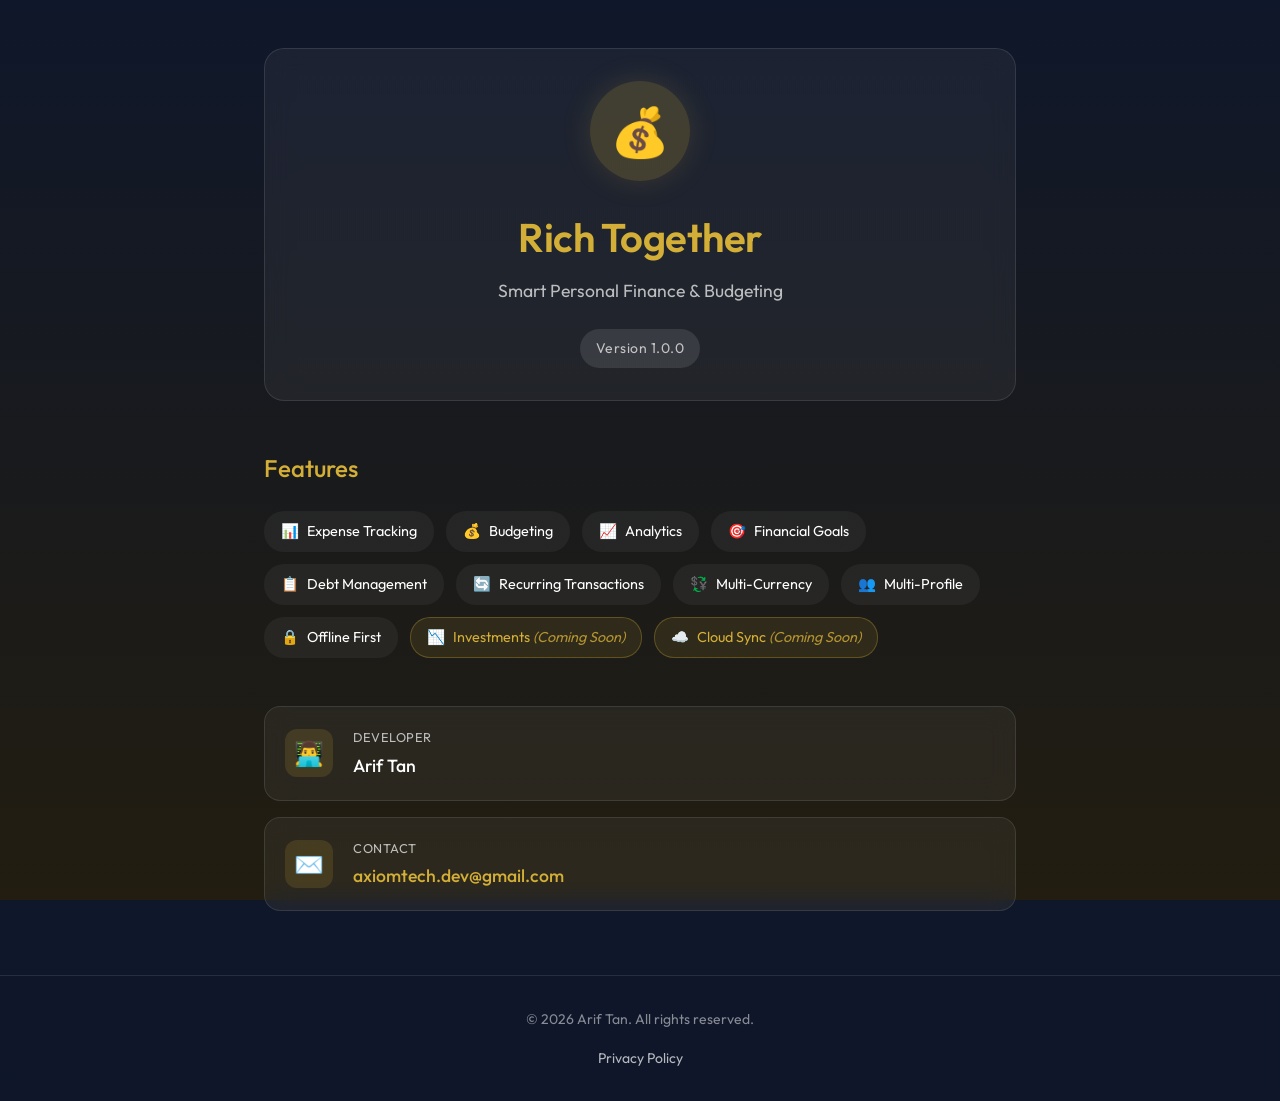
==== index.html @ ca15f950 "add privacy policy" ====
<!DOCTYPE html>
<html lang="en">
<head>
    <meta charset="UTF-8">
    <meta name="viewport" content="width=device-width, initial-scale=1.0">
    <title>Rich Together - Smart Personal Finance</title>
    <meta name="description" content="Rich Together is your ultimate companion for smart personal finance, budgeting, and expense tracking.">
    <link rel="preconnect" href="https://fonts.googleapis.com">
    <link rel="preconnect" href="https://fonts.gstatic.com" crossorigin>
    <link href="https://fonts.googleapis.com/css2?family=Outfit:wght@300;400;500;600;700&display=swap" rel="stylesheet">
    <link rel="stylesheet" href="style.css">
</head>
<body>
    <div class="background-gradient"></div>

    <main class="container">
        <!-- Hero Section -->
        <section class="hero glass-panel">
            <div class="logo-container">
                <span class="logo-emoji">💰</span>
            </div>
            <h1 class="app-title">Rich Together</h1>
            <p class="tagline">Smart Personal Finance & Budgeting</p>
            <div class="version-badge">Version 1.0.0</div>
        </section>

        <!-- Features Section -->
        <section class="features">
            <h2 class="section-title">Features</h2>
            <div class="features-grid">
                <div class="feature-chip">
                    <span class="emoji">📊</span>
                    <span class="text">Expense Tracking</span>
                </div>
                <div class="feature-chip">
                    <span class="emoji">💰</span>
                    <span class="text">Budgeting</span>
                </div>
                <div class="feature-chip">
                    <span class="emoji">📈</span>
                    <span class="text">Analytics</span>
                </div>
                <div class="feature-chip">
                    <span class="emoji">🎯</span>
                    <span class="text">Financial Goals</span>
                </div>
                <div class="feature-chip">
                    <span class="emoji">📋</span>
                    <span class="text">Debt Management</span>
                </div>
                <div class="feature-chip">
                    <span class="emoji">🔄</span>
                    <span class="text">Recurring Transactions</span>
                </div>
                <div class="feature-chip">
                    <span class="emoji">💱</span>
                    <span class="text">Multi-Currency</span>
                </div>
                <div class="feature-chip">
                    <span class="emoji">👥</span>
                    <span class="text">Multi-Profile</span>
                </div>
                <div class="feature-chip">
                    <span class="emoji">🔒</span>
                    <span class="text">Offline First</span>
                </div>
                
                <!-- Coming Soon -->
                <div class="feature-chip coming-soon">
                    <span class="emoji">📉</span>
                    <span class="text">Investments <i>(Coming Soon)</i></span>
                </div>
                <div class="feature-chip coming-soon">
                    <span class="emoji">☁️</span>
                    <span class="text">Cloud Sync <i>(Coming Soon)</i></span>
                </div>
            </div>
        </section>

        <!-- Developer Info -->
        <section class="developer-info">
            <div class="info-card glass-panel">
                <div class="info-icon">👨‍💻</div>
                <div class="info-content">
                    <span class="info-label">Developer</span>
                    <span class="info-value">Arif Tan</span>
                </div>
            </div>
            <div class="info-card glass-panel">
                <div class="info-icon">✉️</div>
                <div class="info-content">
                    <span class="info-label">Contact</span>
                    <a href="mailto:axiomtech.dev@gmail.com" class="info-value link">axiomtech.dev@gmail.com</a>
                </div>
            </div>
        </section>
    </main>

    <footer>
        <p class="copyright">&copy; <span id="year"></span> Arif Tan. All rights reserved.</p>
        <div class="footer-links">
            <a href="privacy-policy.html">Privacy Policy</a>
        </div>
    </footer>

    <script>
        document.getElementById('year').textContent = new Date().getFullYear();
    </script>
</body>
</html>
---- style.css ----
:root {
    /* App Colors from theme/colors.dart */
    --primary-gold: #D4AF37;
    --primary-gold-accent: #EEB42B;
    --deep-blue: #1F3B61;
    
    /* Dark Theme Colors */
    --bg-dark-start: #0F172A;
    --bg-dark-end: #221D10;
    --surface: #1E293B;
    
    /* Text Colors */
    --text-primary: #FFFFFF;
    --text-secondary: rgba(255, 255, 255, 0.7);
    --text-tertiary: rgba(255, 255, 255, 0.5);
    
    /* Glass / Overlay */
    --glass-border: rgba(255, 255, 255, 0.1);
    --glass-bg: rgba(255, 255, 255, 0.05);
    --glass-bg-hover: rgba(255, 255, 255, 0.08);
}

* {
    margin: 0;
    padding: 0;
    box-sizing: border-box;
}

body {
    font-family: 'Outfit', -apple-system, BlinkMacSystemFont, "Segoe UI", Roboto, Helvetica, Arial, sans-serif;
    color: var(--text-primary);
    background-color: var(--bg-dark-start);
    min-height: 100vh;
    display: flex;
    flex-direction: column;
    overflow-x: hidden;
    line-height: 1.6;
}

/* Background Gradient spanning full viewport */
.background-gradient {
    position: fixed;
    top: 0;
    left: 0;
    right: 0;
    bottom: 0;
    background: linear-gradient(to bottom, var(--bg-dark-start), var(--bg-dark-end));
    z-index: -1;
}

.container {
    max-width: 800px;
    margin: 0 auto;
    padding: 2rem 1.5rem;
    flex: 1;
    display: flex;
    flex-direction: column;
    gap: 3rem;
}

/* Glassmorphism Utilities */
.glass-panel {
    background: var(--glass-bg);
    backdrop-filter: blur(12px);
    -webkit-backdrop-filter: blur(12px);
    border: 1px solid var(--glass-border);
    border-radius: 20px;
    padding: 2rem;
    transition: transform 0.3s ease, background 0.3s ease, box-shadow 0.3s ease;
}

/* Hero Section */
.hero {
    display: flex;
    flex-direction: column;
    align-items: center;
    text-align: center;
    margin-top: 1rem;
}

.logo-container {
    width: 100px;
    height: 100px;
    background-color: rgba(212, 175, 55, 0.2); /* primaryGold 20% */
    border-radius: 50%;
    display: flex;
    align-items: center;
    justify-content: center;
    margin-bottom: 1.5rem;
    box-shadow: 0 0 30px rgba(212, 175, 55, 0.15);
    animation: float 6s ease-in-out infinite;
}

@keyframes float {
    0% { transform: translateY(0px); }
    50% { transform: translateY(-10px); }
    100% { transform: translateY(0px); }
}

.logo-emoji {
    font-size: 3rem;
}

.app-title {
    color: var(--primary-gold);
    font-size: 2.5rem;
    font-weight: 600;
    margin-bottom: 0.5rem;
    letter-spacing: -0.5px;
}

.tagline {
    color: var(--text-secondary);
    font-size: 1.1rem;
    margin-bottom: 1.5rem;
}

.version-badge {
    background: rgba(255, 255, 255, 0.1);
    padding: 0.5rem 1rem;
    border-radius: 20px;
    font-size: 0.875rem;
    color: var(--text-secondary);
    letter-spacing: 0.5px;
}

/* Features Section */
.features {
    display: flex;
    flex-direction: column;
    gap: 1.5rem;
}

.section-title {
    color: var(--primary-gold);
    font-size: 1.5rem;
    font-weight: 500;
}

.features-grid {
    display: flex;
    flex-wrap: wrap;
    gap: 0.75rem;
}

.feature-chip {
    background: var(--glass-bg);
    border: 1px solid transparent;
    padding: 0.5rem 1rem;
    border-radius: 20px;
    display: flex;
    align-items: center;
    gap: 0.5rem;
    font-size: 0.9rem;
    color: var(--text-primary);
    transition: all 0.2s ease;
    cursor: default;
}

.feature-chip:hover {
    background: var(--glass-bg-hover);
    transform: translateY(-2px);
    box-shadow: 0 4px 12px rgba(0,0,0,0.1);
}

.feature-chip.coming-soon {
    background: rgba(212, 175, 55, 0.1);
    border: 1px solid rgba(212, 175, 55, 0.3);
    color: var(--primary-gold);
}

.feature-chip.coming-soon i {
    opacity: 0.8;
}

/* Developer Info */
.developer-info {
    display: flex;
    flex-direction: column;
    gap: 1rem;
}

.info-card {
    display: flex;
    align-items: center;
    gap: 1.25rem;
    padding: 1.25rem;
    border-radius: 16px;
    transition: transform 0.2s ease, background 0.2s ease;
}

.info-card:hover {
    background: var(--glass-bg-hover);
    transform: translateY(-2px);
}

.info-icon {
    font-size: 1.5rem;
    background: rgba(212, 175, 55, 0.15);
    width: 48px;
    height: 48px;
    display: flex;
    align-items: center;
    justify-content: center;
    border-radius: 12px;
}

.info-content {
    display: flex;
    flex-direction: column;
}

.info-label {
    color: var(--text-secondary);
    font-size: 0.8rem;
    text-transform: uppercase;
    letter-spacing: 0.5px;
    margin-bottom: 0.25rem;
}

.info-value {
    color: var(--text-primary);
    font-size: 1.1rem;
    font-weight: 500;
}

.info-value.link {
    color: var(--primary-gold);
    text-decoration: none;
    transition: color 0.2s ease;
}

.info-value.link:hover {
    color: var(--primary-gold-accent);
}

/* Footer */
footer {
    padding: 2rem;
    text-align: center;
    border-top: 1px solid var(--glass-border);
    margin-top: 2rem;
    background: rgba(15, 23, 42, 0.8);
    backdrop-filter: blur(8px);
}

.copyright {
    color: var(--text-tertiary);
    font-size: 0.875rem;
    margin-bottom: 1rem;
}

.footer-links {
    display: flex;
    justify-content: center;
    gap: 1.5rem;
}

.footer-links a {
    color: var(--text-secondary);
    text-decoration: none;
    font-size: 0.875rem;
    transition: color 0.2s ease;
}

.footer-links a:hover {
    color: var(--primary-gold);
}

/* Privacy Policy Pages specific */
.policy-content {
    background: var(--glass-bg);
    backdrop-filter: blur(12px);
    -webkit-backdrop-filter: blur(12px);
    border: 1px solid var(--glass-border);
    border-radius: 20px;
    padding: 2.5rem;
}

.policy-content h1 {
    color: var(--primary-gold);
    margin-bottom: 0.5rem;
}

.policy-content .last-updated {
    color: var(--text-secondary);
    font-size: 0.9rem;
    margin-bottom: 2rem;
    display: block;
}

.policy-content h2 {
    color: var(--primary-gold-accent);
    margin-top: 2rem;
    margin-bottom: 1rem;
    font-size: 1.3rem;
    font-weight: 500;
}

.policy-content p, .policy-content ul {
    color: var(--text-secondary);
    margin-bottom: 1rem;
}

.policy-content ul {
    padding-left: 1.5rem;
}

.policy-content li {
    margin-bottom: 0.5rem;
}

.back-link {
    display: inline-flex;
    align-items: center;
    gap: 0.5rem;
    color: var(--primary-gold);
    text-decoration: none;
    margin-bottom: 1.5rem;
    font-weight: 500;
    transition: transform 0.2s ease;
}

.back-link:hover {
    transform: translateX(-4px);
}

/* Responsive constraints */
@media (max-width: 600px) {
    .app-title {
        font-size: 2rem;
    }
    
    .container {
        padding: 1.5rem 1rem;
    }
    
    .glass-panel, .policy-content {
        padding: 1.5rem;
    }
}
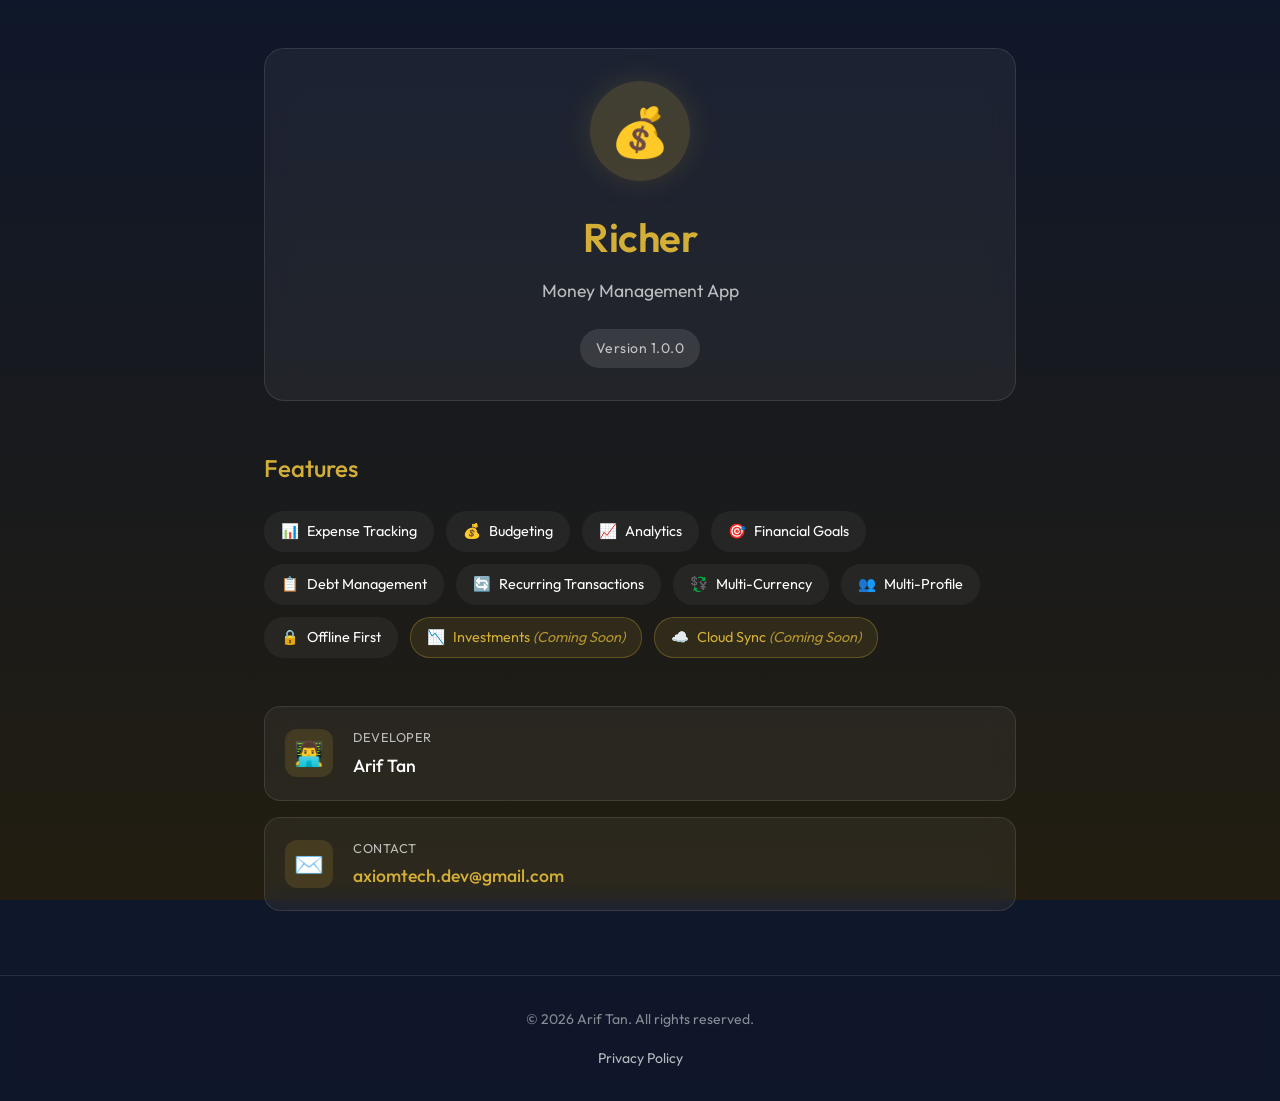
==== commit 5c0d4eb6: "Update privacy and policy" ====
--- a/index.html
+++ b/index.html
@@ -1,15 +1,18 @@
 <!DOCTYPE html>
 <html lang="en">
+
 <head>
     <meta charset="UTF-8">
     <meta name="viewport" content="width=device-width, initial-scale=1.0">
-    <title>Rich Together - Smart Personal Finance</title>
-    <meta name="description" content="Rich Together is your ultimate companion for smart personal finance, budgeting, and expense tracking.">
+    <title>Richer - Money Management</title>
+    <meta name="description"
+        content="Richer is your ultimate companion for smart personal finance, budgeting, and expense tracking.">
     <link rel="preconnect" href="https://fonts.googleapis.com">
     <link rel="preconnect" href="https://fonts.gstatic.com" crossorigin>
     <link href="https://fonts.googleapis.com/css2?family=Outfit:wght@300;400;500;600;700&display=swap" rel="stylesheet">
     <link rel="stylesheet" href="style.css">
 </head>
+
 <body>
     <div class="background-gradient"></div>
 
@@ -19,8 +22,8 @@
             <div class="logo-container">
                 <span class="logo-emoji">💰</span>
             </div>
-            <h1 class="app-title">Rich Together</h1>
-            <p class="tagline">Smart Personal Finance & Budgeting</p>
+            <h1 class="app-title">Richer</h1>
+            <p class="tagline">Money Management App</p>
             <div class="version-badge">Version 1.0.0</div>
         </section>
 
@@ -64,7 +67,7 @@
                     <span class="emoji">🔒</span>
                     <span class="text">Offline First</span>
                 </div>
-                
+
                 <!-- Coming Soon -->
                 <div class="feature-chip coming-soon">
                     <span class="emoji">📉</span>
@@ -107,4 +110,5 @@
         document.getElementById('year').textContent = new Date().getFullYear();
     </script>
 </body>
-</html>
+
+</html>
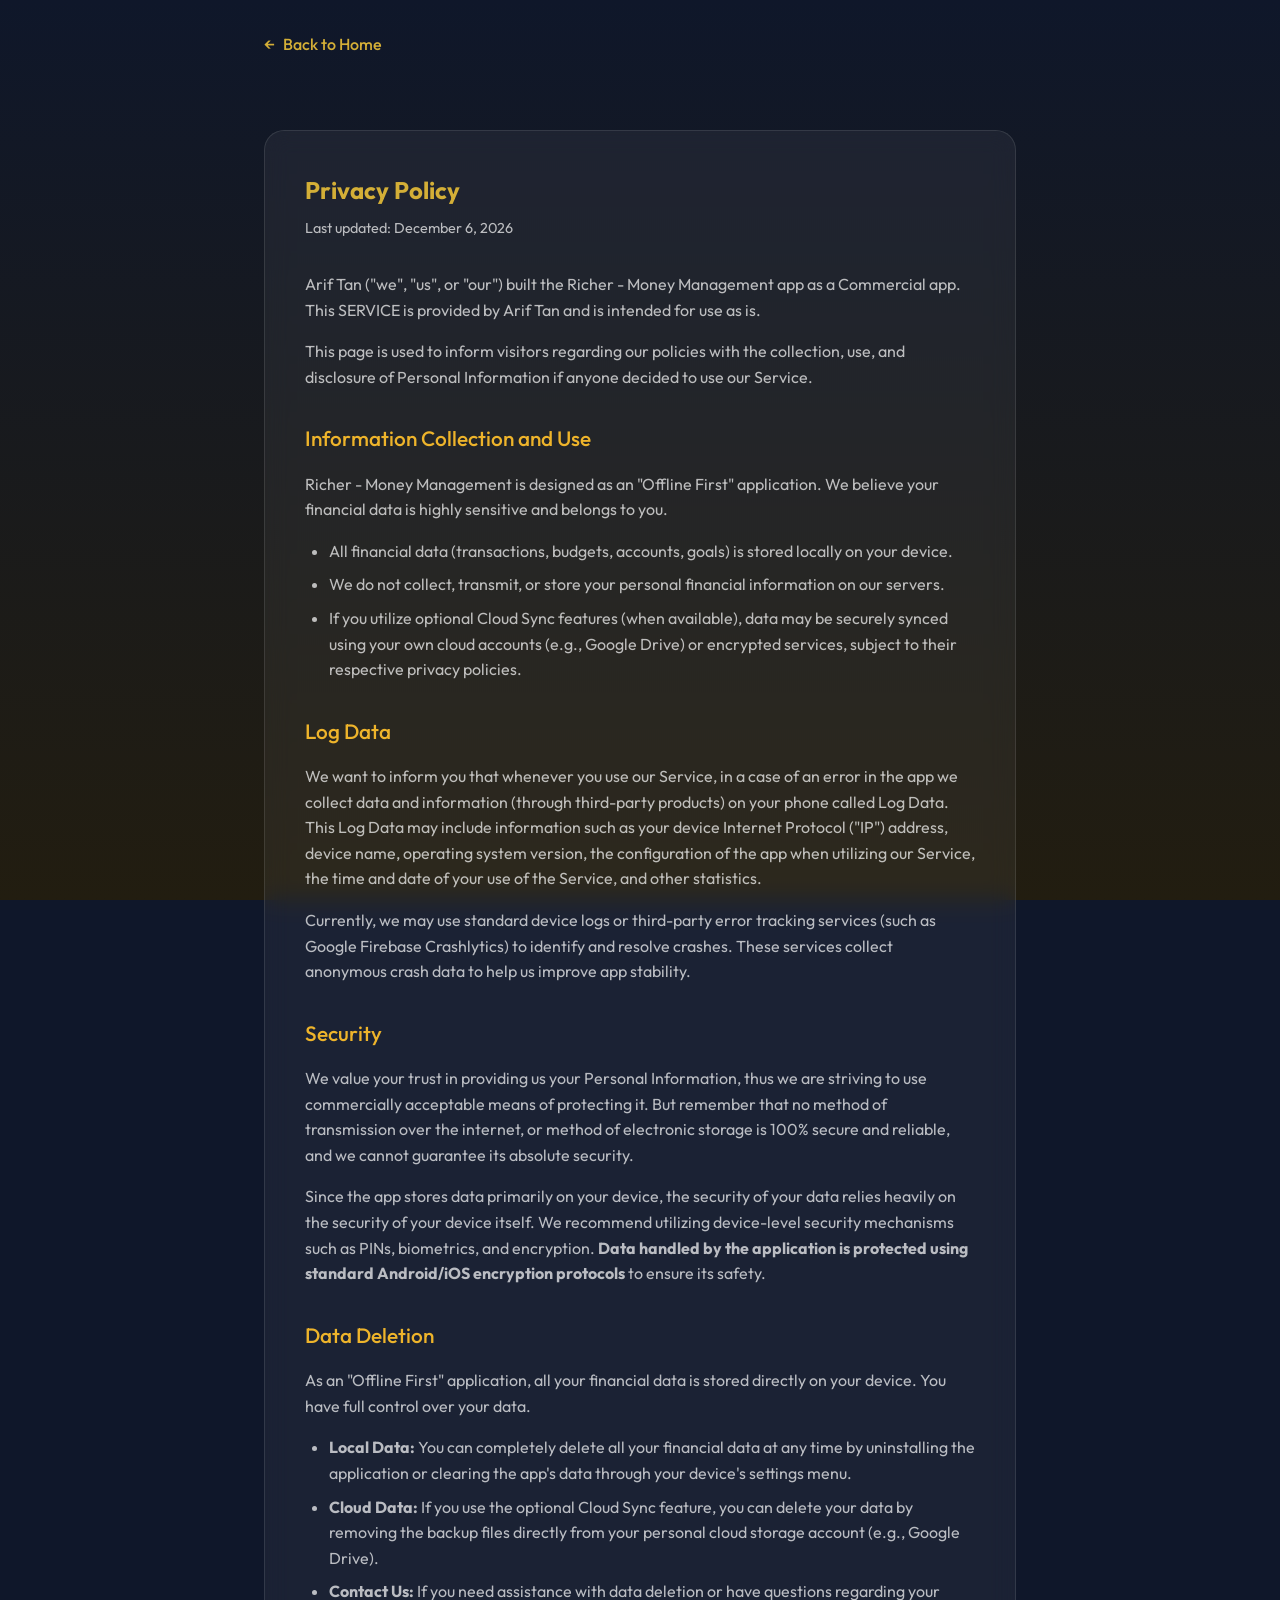
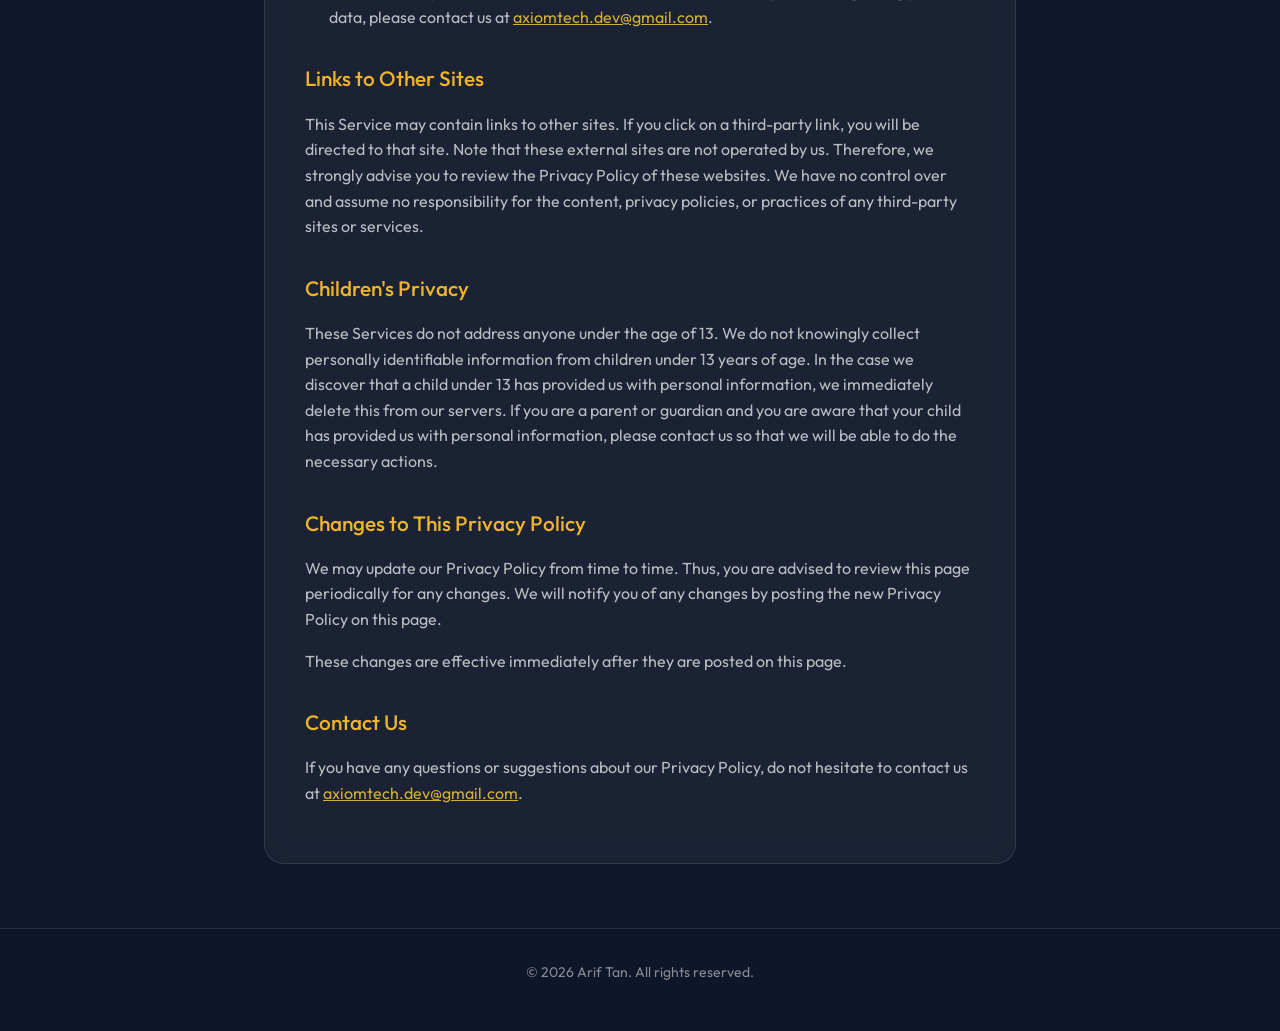
==== commit d22da763: "update file name" ====
--- a/index.html
+++ b/index.html
@@ -4,9 +4,8 @@
 <head>
     <meta charset="UTF-8">
     <meta name="viewport" content="width=device-width, initial-scale=1.0">
-    <title>Richer - Money Management</title>
-    <meta name="description"
-        content="Richer is your ultimate companion for smart personal finance, budgeting, and expense tracking.">
+    <title>Privacy Policy - Richer</title>
+    <meta name="description" content="Privacy Policy for Richer - Money Management App">
     <link rel="preconnect" href="https://fonts.googleapis.com">
     <link rel="preconnect" href="https://fonts.gstatic.com" crossorigin>
     <link href="https://fonts.googleapis.com/css2?family=Outfit:wght@300;400;500;600;700&display=swap" rel="stylesheet">
@@ -17,97 +16,106 @@
     <div class="background-gradient"></div>
 
     <main class="container">
-        <!-- Hero Section -->
-        <section class="hero glass-panel">
-            <div class="logo-container">
-                <span class="logo-emoji">💰</span>
-            </div>
-            <h1 class="app-title">Richer</h1>
-            <p class="tagline">Money Management App</p>
-            <div class="version-badge">Version 1.0.0</div>
-        </section>
 
-        <!-- Features Section -->
-        <section class="features">
-            <h2 class="section-title">Features</h2>
-            <div class="features-grid">
-                <div class="feature-chip">
-                    <span class="emoji">📊</span>
-                    <span class="text">Expense Tracking</span>
-                </div>
-                <div class="feature-chip">
-                    <span class="emoji">💰</span>
-                    <span class="text">Budgeting</span>
-                </div>
-                <div class="feature-chip">
-                    <span class="emoji">📈</span>
-                    <span class="text">Analytics</span>
-                </div>
-                <div class="feature-chip">
-                    <span class="emoji">🎯</span>
-                    <span class="text">Financial Goals</span>
-                </div>
-                <div class="feature-chip">
-                    <span class="emoji">📋</span>
-                    <span class="text">Debt Management</span>
-                </div>
-                <div class="feature-chip">
-                    <span class="emoji">🔄</span>
-                    <span class="text">Recurring Transactions</span>
-                </div>
-                <div class="feature-chip">
-                    <span class="emoji">💱</span>
-                    <span class="text">Multi-Currency</span>
-                </div>
-                <div class="feature-chip">
-                    <span class="emoji">👥</span>
-                    <span class="text">Multi-Profile</span>
-                </div>
-                <div class="feature-chip">
-                    <span class="emoji">🔒</span>
-                    <span class="text">Offline First</span>
-                </div>
+        <a href="index.html" class="back-link">
+            <span>←</span> Back to Home
+        </a>
 
-                <!-- Coming Soon -->
-                <div class="feature-chip coming-soon">
-                    <span class="emoji">📉</span>
-                    <span class="text">Investments <i>(Coming Soon)</i></span>
-                </div>
-                <div class="feature-chip coming-soon">
-                    <span class="emoji">☁️</span>
-                    <span class="text">Cloud Sync <i>(Coming Soon)</i></span>
-                </div>
-            </div>
-        </section>
+        <article class="policy-content">
+            <h1>Privacy Policy</h1>
+            <span class="last-updated">Last updated: <span id="current-date"></span></span>
 
-        <!-- Developer Info -->
-        <section class="developer-info">
-            <div class="info-card glass-panel">
-                <div class="info-icon">👨‍💻</div>
-                <div class="info-content">
-                    <span class="info-label">Developer</span>
-                    <span class="info-value">Arif Tan</span>
-                </div>
-            </div>
-            <div class="info-card glass-panel">
-                <div class="info-icon">✉️</div>
-                <div class="info-content">
-                    <span class="info-label">Contact</span>
-                    <a href="mailto:axiomtech.dev@gmail.com" class="info-value link">axiomtech.dev@gmail.com</a>
-                </div>
-            </div>
-        </section>
+            <p>Arif Tan ("we", "us", or "our") built the Richer - Money Management app as a Commercial app. This SERVICE
+                is provided
+                by Arif Tan and is intended for use as is.</p>
+
+            <p>This page is used to inform visitors regarding our policies with the collection, use, and disclosure of
+                Personal Information if anyone decided to use our Service.</p>
+
+            <h2>Information Collection and Use</h2>
+            <p>Richer - Money Management is designed as an "Offline First" application. We believe your financial data
+                is highly
+                sensitive and belongs to you.</p>
+            <ul>
+                <li>All financial data (transactions, budgets, accounts, goals) is stored locally on your device.</li>
+                <li>We do not collect, transmit, or store your personal financial information on our servers.</li>
+                <li>If you utilize optional Cloud Sync features (when available), data may be securely synced using your
+                    own cloud accounts (e.g., Google Drive) or encrypted services, subject to their respective privacy
+                    policies.</li>
+            </ul>
+
+            <h2>Log Data</h2>
+            <p>We want to inform you that whenever you use our Service, in a case of an error in the app we collect data
+                and information (through third-party products) on your phone called Log Data. This Log Data may include
+                information such as your device Internet Protocol ("IP") address, device name, operating system version,
+                the configuration of the app when utilizing our Service, the time and date of your use of the Service,
+                and other statistics.</p>
+            <p>Currently, we may use standard device logs or third-party error tracking services (such as Google
+                Firebase Crashlytics) to identify and resolve crashes. These services collect anonymous crash data to
+                help us improve app stability.</p>
+
+            <h2>Security</h2>
+            <p>We value your trust in providing us your Personal Information, thus we are striving to use commercially
+                acceptable means of protecting it. But remember that no method of transmission over the internet, or
+                method of electronic storage is 100% secure and reliable, and we cannot guarantee its absolute security.
+            </p>
+            <p>Since the app stores data primarily on your device, the security of your data relies heavily on the
+                security of your device itself. We recommend utilizing device-level security mechanisms such as PINs,
+                biometrics, and encryption. <strong>Data handled by the application is protected using standard
+                    Android/iOS encryption protocols</strong> to ensure its safety.</p>
+
+            <h2>Data Deletion</h2>
+            <p>As an "Offline First" application, all your financial data is stored directly on your device. You have
+                full control over your data.</p>
+            <ul>
+                <li><strong>Local Data:</strong> You can completely delete all your financial data at any time by
+                    uninstalling the application or clearing the app's data through your device's settings menu.</li>
+                <li><strong>Cloud Data:</strong> If you use the optional Cloud Sync feature, you can delete your data by
+                    removing the backup files directly from your personal cloud storage account (e.g., Google Drive).
+                </li>
+                <li><strong>Contact Us:</strong> If you need assistance with data deletion or have questions regarding
+                    your data, please contact us at <a href="mailto:axiomtech.dev@gmail.com"
+                        style="color: var(--primary-gold);">axiomtech.dev@gmail.com</a>.</li>
+            </ul>
+
+            <h2>Links to Other Sites</h2>
+            <p>This Service may contain links to other sites. If you click on a third-party link, you will be directed
+                to that site. Note that these external sites are not operated by us. Therefore, we strongly advise you
+                to review the Privacy Policy of these websites. We have no control over and assume no responsibility for
+                the content, privacy policies, or practices of any third-party sites or services.</p>
+
+            <h2>Children's Privacy</h2>
+            <p>These Services do not address anyone under the age of 13. We do not knowingly collect personally
+                identifiable information from children under 13 years of age. In the case we discover that a child under
+                13 has provided us with personal information, we immediately delete this from our servers. If you are a
+                parent or guardian and you are aware that your child has provided us with personal information, please
+                contact us so that we will be able to do the necessary actions.</p>
+
+            <h2>Changes to This Privacy Policy</h2>
+            <p>We may update our Privacy Policy from time to time. Thus, you are advised to review this page
+                periodically for any changes. We will notify you of any changes by posting the new Privacy Policy on
+                this page.</p>
+            <p>These changes are effective immediately after they are posted on this page.</p>
+
+            <h2>Contact Us</h2>
+            <p>If you have any questions or suggestions about our Privacy Policy, do not hesitate to contact us at <a
+                    href="mailto:axiomtech.dev@gmail.com"
+                    style="color: var(--primary-gold);">axiomtech.dev@gmail.com</a>.</p>
+        </article>
     </main>
 
     <footer>
         <p class="copyright">&copy; <span id="year"></span> Arif Tan. All rights reserved.</p>
-        <div class="footer-links">
-            <a href="privacy-policy.html">Privacy Policy</a>
-        </div>
     </footer>
 
     <script>
-        document.getElementById('year').textContent = new Date().getFullYear();
+        const date = new Date();
+        document.getElementById('year').textContent = date.getFullYear();
+        document.getElementById('current-date').textContent = date.toLocaleDateString('en-US', {
+            year: 'numeric',
+            month: 'long',
+            day: 'numeric'
+        });
     </script>
 </body>
 
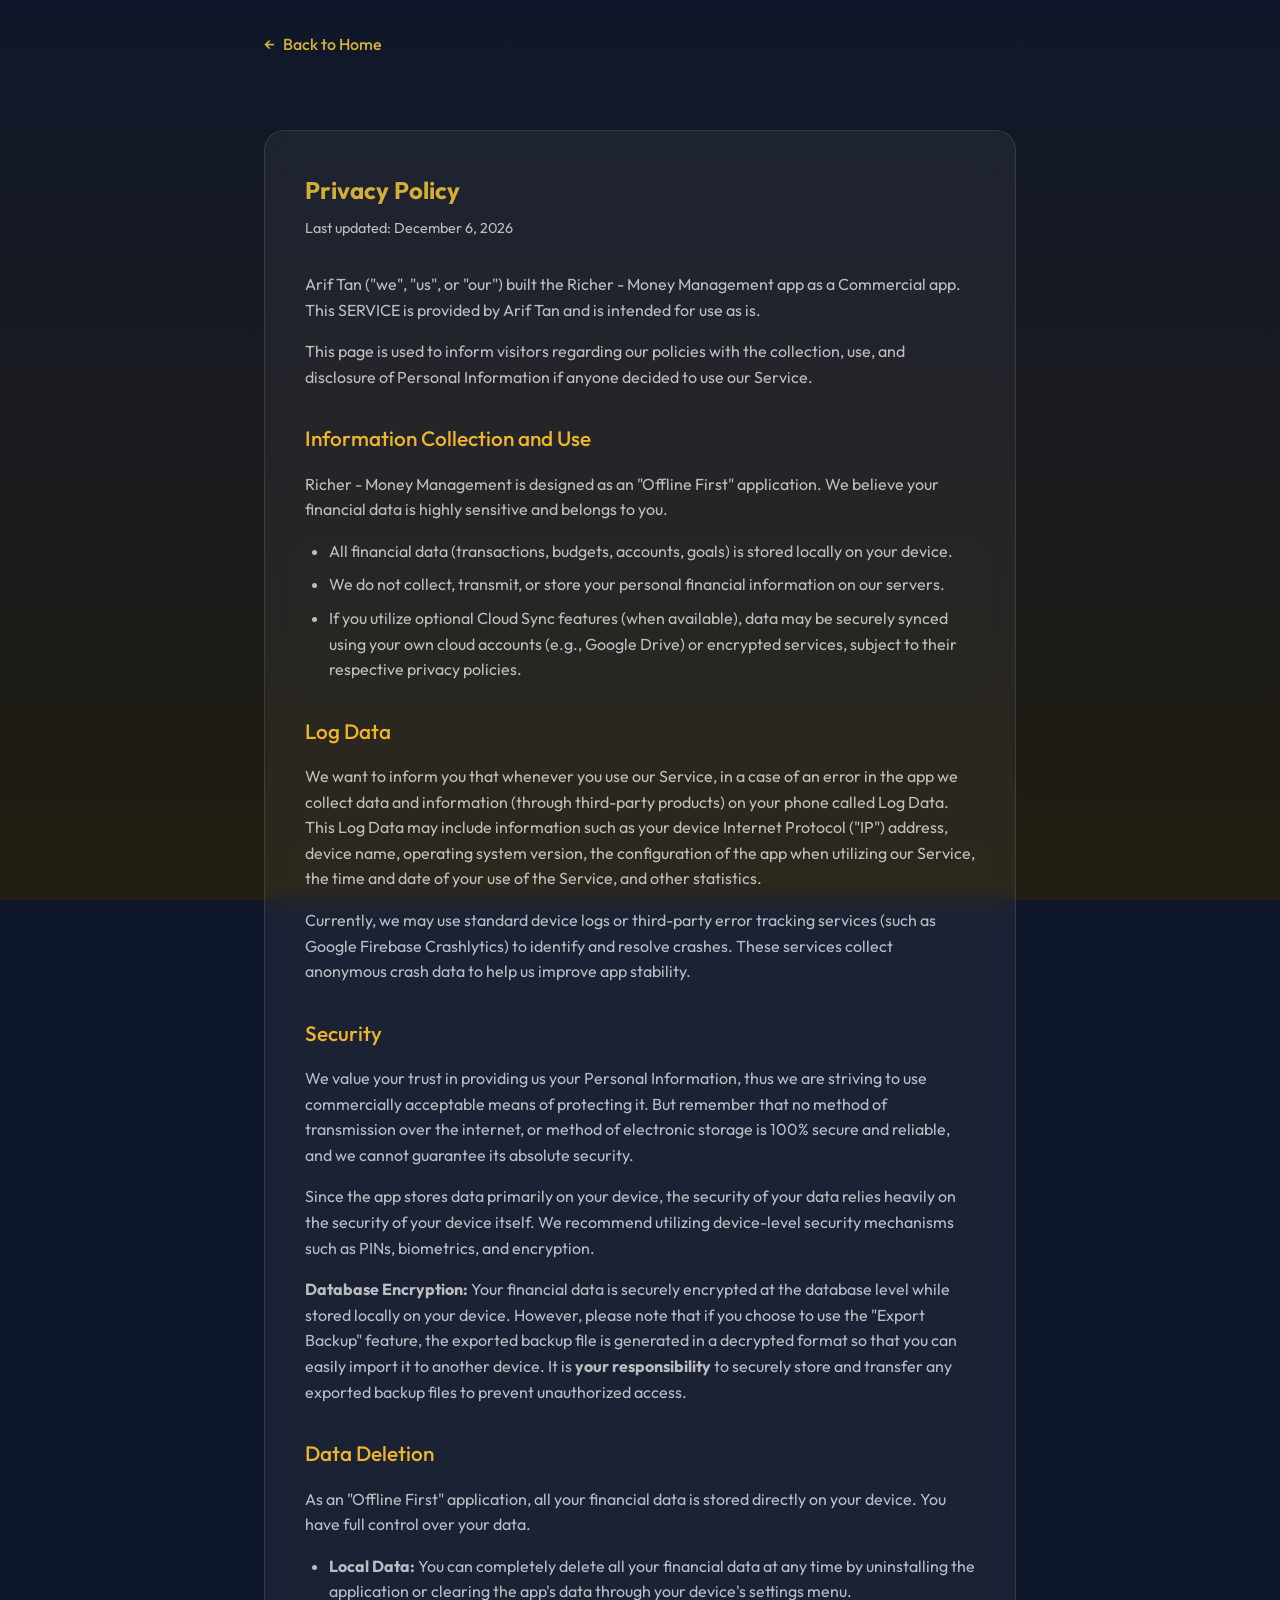
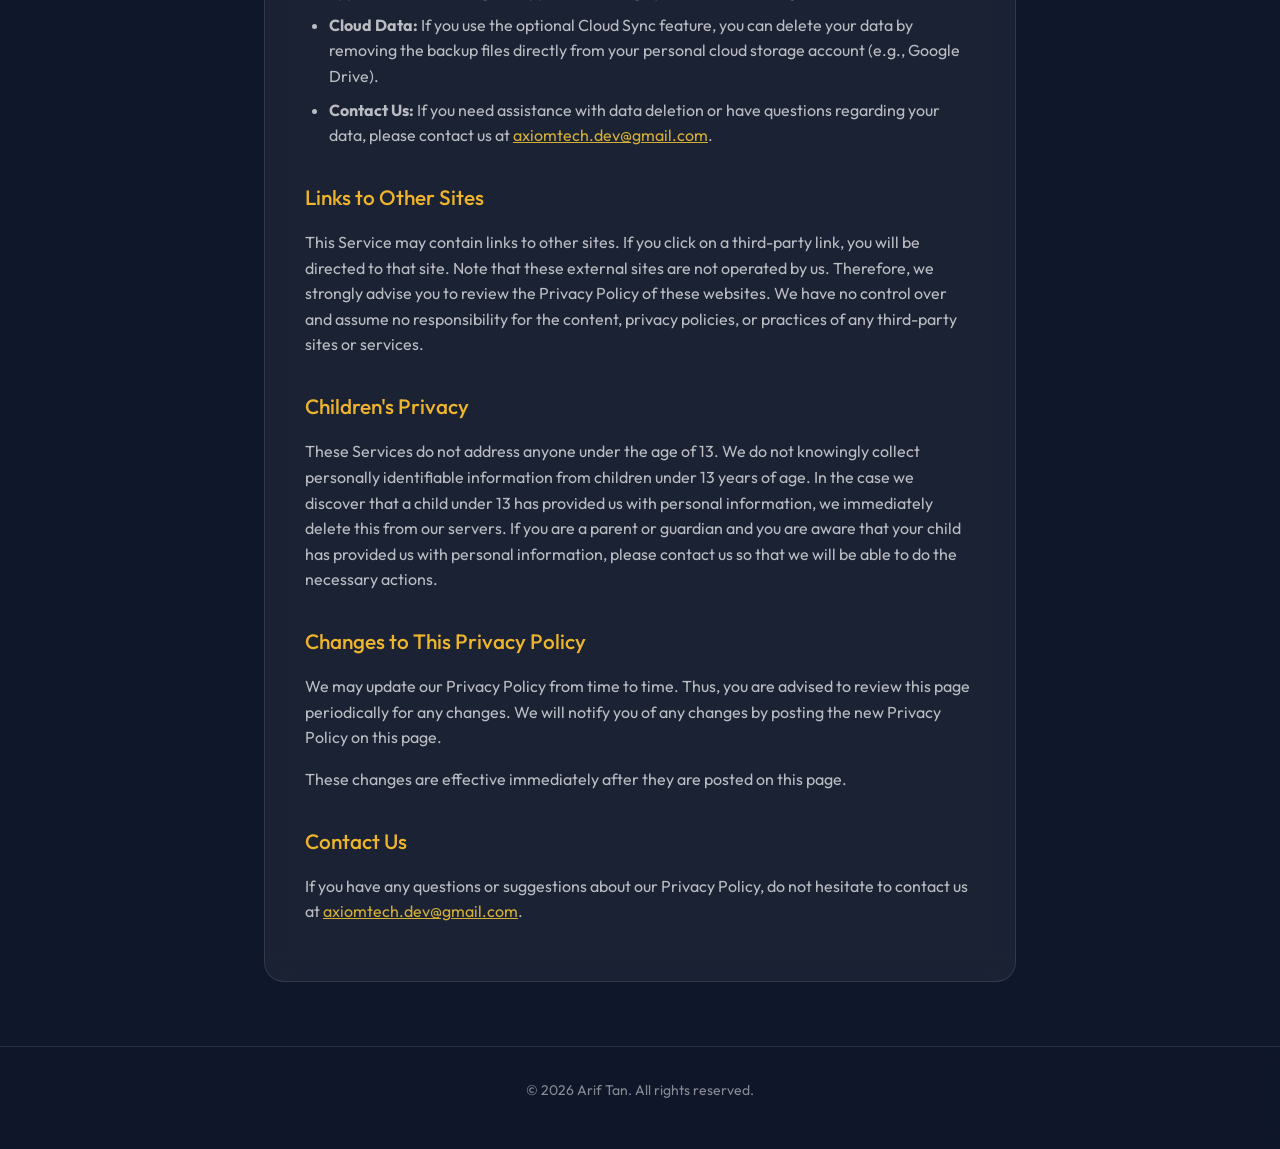
==== commit 5fbd6722: "update policy for encrypt db" ====
--- a/index.html
+++ b/index.html
@@ -61,8 +61,12 @@
             </p>
             <p>Since the app stores data primarily on your device, the security of your data relies heavily on the
                 security of your device itself. We recommend utilizing device-level security mechanisms such as PINs,
-                biometrics, and encryption. <strong>Data handled by the application is protected using standard
-                    Android/iOS encryption protocols</strong> to ensure its safety.</p>
+                biometrics, and encryption.</p>
+            <p><strong>Database Encryption:</strong> Your financial data is securely encrypted at the database level
+                while stored locally on your device. However, please note that if you choose to use the "Export Backup"
+                feature, the exported backup file is generated in a decrypted format so that you can easily import it to
+                another device. It is <strong>your responsibility</strong> to securely store and transfer any exported
+                backup files to prevent unauthorized access.</p>
 
             <h2>Data Deletion</h2>
             <p>As an "Offline First" application, all your financial data is stored directly on your device. You have
